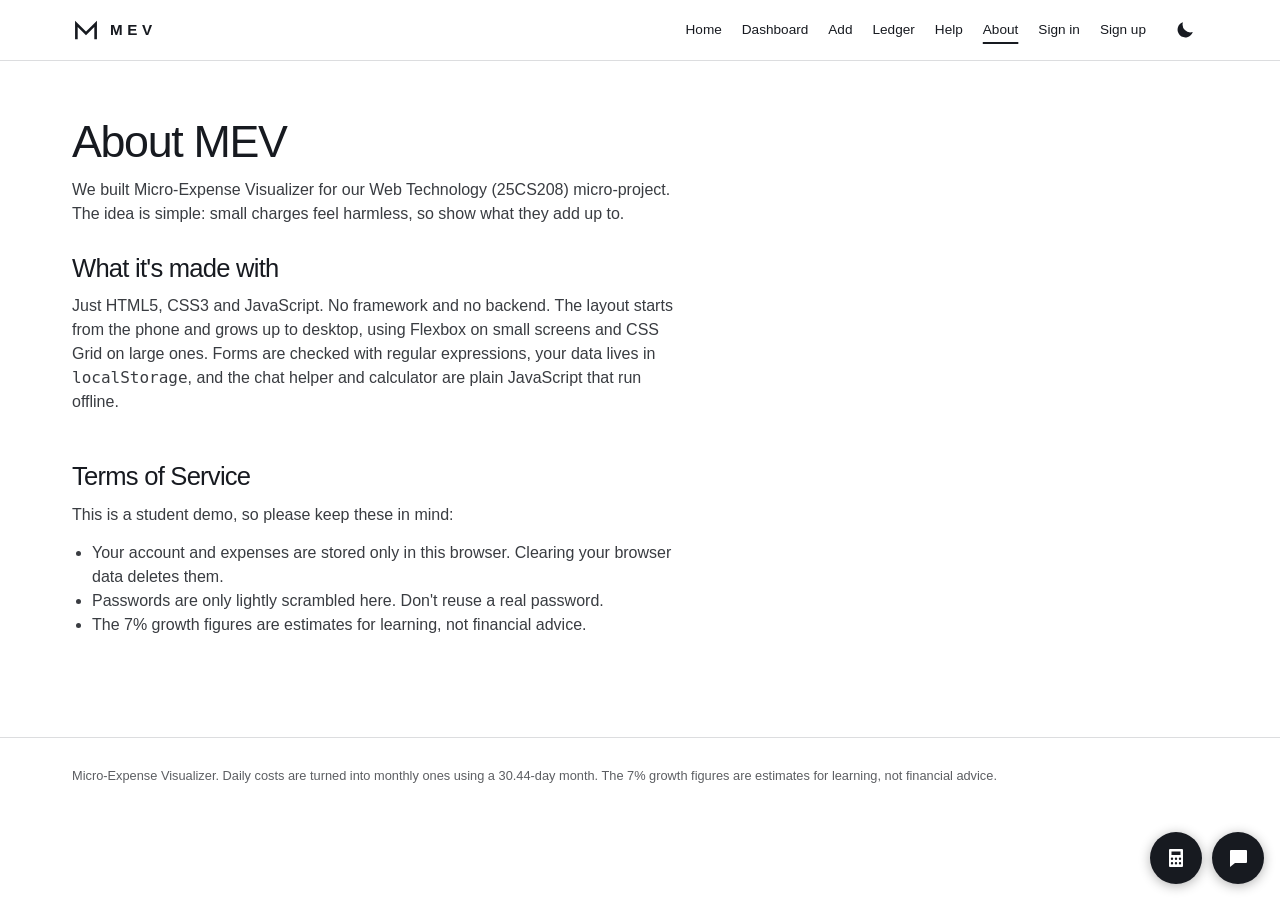
==== about.html @ c4251091 "Basic Structure" ====
<!DOCTYPE html>
<html lang="en">
<head>
<meta charset="UTF-8">
<meta name="viewport" content="width=device-width, initial-scale=1.0">
<title>About - Micro-Expense Visualizer</title>
<meta name="description" content="About the Micro-Expense Visualizer project, what it's made with, and its terms of service.">
<link rel="icon" href="assets/logo.svg" type="image/svg+xml">
<link rel="stylesheet" href="css/styles.css">
<link rel="stylesheet" href="css/layout.css">
<script src="js/theme.js"></script>
</head>
<body data-page="about">

<a class="skip-link" href="#main">Skip to main content</a>
<header class="site-header">
  <div class="header-inner container">
    <a class="brand" href="index.html" aria-label="MEV home">
      <svg viewBox="0 0 32 32" aria-hidden="true"><path d="M5 25V9l11 11L27 9v16" fill="none" stroke="currentColor" stroke-width="3" stroke-linecap="square"/></svg>
      <span>MEV</span>
    </a>
    <nav id="mainNav" class="main-nav" aria-label="Main navigation">
      <ul id="navList">
        <li><a href="index.html" data-nav="landing">Home</a></li>
        <li><a href="home.html" data-nav="home">Dashboard</a></li>
        <li><a href="add-expense.html" data-nav="add-expense">Add</a></li>
        <li><a href="analytics.html" data-nav="analytics">Ledger</a></li>
        <li><a href="help.html" data-nav="help">Help</a></li>
        <li><a href="about.html" data-nav="about">About</a></li>
      </ul>
    </nav>
    <button id="themeToggle" class="icon-btn" type="button" aria-label="Switch to dark mode" aria-pressed="false">
      <svg class="icon-moon" viewBox="0 0 24 24" aria-hidden="true"><path d="M20.5 14.2A8.5 8.5 0 0 1 9.8 3.5a8.5 8.5 0 1 0 10.7 10.7z" fill="currentColor"/></svg>
      <svg class="icon-sun" viewBox="0 0 24 24" aria-hidden="true"><circle cx="12" cy="12" r="4.2" fill="currentColor"/><path d="M12 2.5v2.6M12 18.9v2.6M2.5 12h2.6M18.9 12h2.6M5.3 5.3l1.8 1.8M16.9 16.9l1.8 1.8M5.3 18.7l1.8-1.8M16.9 7.1l1.8-1.8" stroke="currentColor" stroke-width="2" stroke-linecap="round"/></svg>
    </button>
    <button id="menuBtn" class="menu-btn" type="button" aria-label="Open menu" aria-expanded="false" aria-controls="mainNav">Menu</button>
  </div>
</header>

<main id="main">
  <div class="container">
    <div class="page-head"><h1>About MEV</h1><p>We built Micro-Expense Visualizer for our Web Technology (25CS208) micro-project. The idea is simple: small charges feel harmless, so show what they add up to.</p></div>

    <section style="margin-bottom:48px">
      <h2>What it's made with</h2>
      <p>Just HTML5, CSS3 and JavaScript. No framework and no backend. The layout starts from the phone and grows up to desktop, using Flexbox on small screens and CSS Grid on large ones. Forms are checked with regular expressions, your data lives in <code>localStorage</code>, and the chat helper and calculator are plain JavaScript that run offline.</p>
    </section>

    <section id="terms">
      <h2>Terms of Service</h2>
      <p>This is a student demo, so please keep these in mind:</p>
      <ul style="padding-left:20px;max-width:38rem;color:var(--text-soft)">
        <li>Your account and expenses are stored only in this browser. Clearing your browser data deletes them.</li>
        <li>Passwords are only lightly scrambled here. Don't reuse a real password.</li>
        <li>The 7% growth figures are estimates for learning, not financial advice.</li>
      </ul>
    </section>
  </div>
</main>

<footer class="site-footer">
  <div class="container">
    <p>Micro-Expense Visualizer. Daily costs are turned into monthly ones using a 30.44-day month. The 7% growth figures are estimates for learning, not financial advice.</p>
  </div>
</footer>

<script src="js/storage.js" defer></script>
<script src="js/utils.js" defer></script>
<script src="js/auth.js" defer></script>
<script src="js/app.js" defer></script>
<script src="js/calculator.js" defer></script>
<script src="js/chatbot.js" defer></script>
</body>
</html>
---- css/styles.css ----
/* =====================================================================
   styles.css - colours, type, buttons, forms and the small pieces
   (charts, tables, chat, calculator). Page layouts are in layout.css.
   Look: Tesla-style. Flat, lots of white space, one blue accent.
   Mobile-first: these rules are for phones, bigger screens add to them.
   ===================================================================== */

/* ---------- Colours. Light is the default, dark overrides them ---------- */
:root {
  color-scheme: light;
  --bg: #ffffff;
  --bg-alt: #f4f4f4;
  --text: #171a20;
  --text-soft: #393c41;
  --text-muted: #5c5e62;
  --border: #dcdddf;
  --border-strong: #8e9094;

  --blue: #3e6ae1;
  --blue-hover: #3457b1;
  --ink: #171a20;      /* dark fill used for chips and chat bubbles */
  --ink-text: #ffffff;

  --red: #b74134;
  --red-bg: #f8ecea;
  --green: #2f6b4a;
  --green-bg: #e8f1eb;
  --amber: #8a6d1f;

  --chart-bar: #9a9da2;
  --chart-line: #3e6ae1;
  --chart-grid: #e6e7e9;
  --chart-text: #5c5e62;

  --cat-subscriptions: #4a6fa5;
  --cat-food: #a0623a;
  --cat-housing: #6b6f76;
  --cat-entertainment: #8a6d1f;
  --cat-software: #2f7d6d;
  --cat-lifestyle: #a04b68;

  --font: "Helvetica Neue", Helvetica, Arial, sans-serif;
}

[data-theme="dark"] {
  color-scheme: dark;
  --bg: #14161a;
  --bg-alt: #1d2025;
  --text: #f4f4f4;
  --text-soft: #d0d1d2;
  --text-muted: #a2a5a9;
  --border: #33363b;
  --border-strong: #80838a;

  --blue-hover: #5a82ec;
  --ink: #f4f4f4;
  --ink-text: #171a20;

  --red: #ec8b7f;
  --red-bg: #3a2220;
  --green: #7fc79b;
  --green-bg: #1f3328;
  --amber: #e3bd5b;

  --chart-bar: #6b6f76;
  --chart-line: #8aa6f0;
  --chart-grid: #2a2d32;
  --chart-text: #a2a5a9;
}

/* ---------- Base ---------- */
*, *::before, *::after { box-sizing: border-box; }
html { scroll-behavior: smooth; }
body {
  margin: 0;
  background: var(--bg);
  color: var(--text);
  font-family: var(--font);
  font-size: 16px;
  line-height: 1.5;
  -webkit-font-smoothing: antialiased;
}
h1, h2, h3 { margin: 0 0 12px; font-weight: 500; line-height: 1.1; letter-spacing: -0.03em; }
h1 { font-size: 2.1rem; }
h2 { font-size: 1.6rem; }
h3 { font-size: 1.1rem; letter-spacing: -0.01em; }
p { margin: 0 0 14px; color: var(--text-soft); max-width: 38rem; }
a { color: var(--text); }
ul, ol { margin: 0; padding: 0; }
.muted { color: var(--text-muted); }
.text-center { text-align: center; }

a:focus-visible, button:focus-visible, input:focus-visible,
select:focus-visible, summary:focus-visible { outline: 2px solid var(--text); outline-offset: 3px; }

.visually-hidden {
  position: absolute; width: 1px; height: 1px; margin: -1px; padding: 0;
  overflow: hidden; clip: rect(0, 0, 0, 0); white-space: nowrap; border: 0;
}
.skip-link {
  position: absolute; left: 8px; top: -60px; z-index: 100;
  padding: 10px 16px; background: var(--ink); color: var(--ink-text);
}
.skip-link:focus { top: 8px; }

/* ---------- Buttons ---------- */
.btn {
  display: inline-flex; align-items: center; justify-content: center;
  min-height: 40px; padding: 0 24px;
  border: 2px solid var(--blue); border-radius: 4px;
  background: var(--blue); color: #fff;
  font: inherit; font-size: 14px; font-weight: 500;
  text-decoration: none; cursor: pointer;
  transition: background 0.2s, border-color 0.2s;
}
.btn:hover { background: var(--blue-hover); border-color: var(--blue-hover); }
.btn-secondary { background: transparent; color: var(--text); border-color: var(--text-soft); }
.btn-secondary:hover { background: var(--text); color: var(--bg); border-color: var(--text); }
.btn-danger { background: transparent; color: var(--red); border-color: var(--red); }
.btn-danger:hover { background: var(--red); color: var(--bg); border-color: var(--red); }
.btn-small { min-height: 34px; padding: 0 14px; font-size: 13px; }
.btn-block { width: 100%; min-height: 44px; }
.btn:disabled { opacity: 0.4; cursor: not-allowed; }
.btn:disabled:hover { background: var(--blue); border-color: var(--blue); }

/* ---------- Plain blocks (no boxes, just a thin line on top) ---------- */
.card { padding: 20px 0; border-top: 1px solid var(--border); }
.card-title { margin: 0 0 14px; font-size: 1rem; font-weight: 500; letter-spacing: 0; }

.form-msg { display: none; margin-bottom: 16px; padding: 12px 14px; border-radius: 4px; font-size: 0.92rem; }
.form-msg.show { display: block; }
.form-msg.error { background: var(--red-bg); color: var(--red); }
.form-msg.success { background: var(--green-bg); color: var(--green); }

.toast {
  position: fixed; left: 16px; bottom: 16px; z-index: 80;
  max-width: calc(100vw - 96px); padding: 12px 18px;
  background: var(--ink); color: var(--ink-text);
  border-radius: 4px; font-size: 0.92rem;
  opacity: 0; transform: translateY(8px); pointer-events: none;
  transition: opacity 0.2s, transform 0.2s;
}
.toast.show { opacity: 1; transform: translateY(0); }
.toast.toast-error { background: var(--red); color: var(--bg); }

/* ---------- Forms ---------- */
.field { display: flex; flex-direction: column; gap: 6px; margin-bottom: 16px; }
.field label { font-size: 0.9rem; font-weight: 500; color: var(--text-soft); }
.field input, .field select {
  width: 100%; min-height: 48px; padding: 12px 14px;
  border: 1px solid var(--border-strong); border-radius: 4px;
  background: var(--bg); color: var(--text); font: inherit;
}
.field input.invalid, .field select.invalid { border-color: var(--red); background: var(--red-bg); }
.field input.valid, .field select.valid { border-color: var(--green); }
.error-msg { display: block; min-height: 1.2em; font-size: 0.85rem; color: var(--red); }
.hint { font-size: 0.85rem; color: var(--text-muted); }

.field .check-label { display: flex; align-items: flex-start; gap: 10px; font-size: 0.95rem; font-weight: 400; }
.field .check-label input { width: 22px; height: 22px; min-height: 0; flex: none; margin-top: 1px; }

.password-wrap { position: relative; }
.password-wrap input { padding-right: 52px; }
.eye-btn {
  position: absolute; top: 0; bottom: 0; right: 0; width: 48px;
  display: flex; align-items: center; justify-content: center;
  border: 0; background: transparent; color: var(--text-soft); cursor: pointer;
}
.eye-btn svg { width: 22px; height: 22px; }
.eye-btn .icon-eye-off { display: none; }
.eye-btn[aria-pressed="true"] .icon-eye { display: none; }
.eye-btn[aria-pressed="true"] .icon-eye-off { display: block; }

/* ---------- Dashboard pieces ---------- */
.metric-grid { display: grid; grid-template-columns: 1fr; gap: 0 24px; }
.metric-card { padding: 18px 0; border-top: 1px solid var(--border); }
.metric-label { margin-bottom: 6px; font-size: 0.9rem; color: var(--text-muted); }
.metric-value { font-size: 2rem; font-weight: 500; letter-spacing: -0.04em; overflow-wrap: anywhere; }
.metric-card[data-tone="drain"] .metric-value { color: var(--red); }
.metric-card[data-tone="growth"] .metric-value { color: var(--green); }
.metric-sub { margin: 4px 0 0; font-size: 0.85rem; color: var(--text-muted); }

.budget-head { display: flex; justify-content: space-between; align-items: baseline; margin-bottom: 10px; }
.budget-head h3 { margin: 0; }
.budget-pct { font-size: 2rem; font-weight: 500; letter-spacing: -0.04em; }
.budget-track { height: 4px; background: var(--bg-alt); overflow: hidden; }
.budget-fill { height: 100%; background: var(--green); transition: width 0.4s ease; }
.budget-fill[data-level="warning"] { background: var(--amber); }
.budget-fill[data-level="danger"] { background: var(--red); }
.budget-status { margin: 12px 0 4px; font-size: 0.92rem; color: var(--text); }

.cat-row { margin-bottom: 14px; }
.cat-row-top { display: flex; justify-content: space-between; gap: 8px; margin-bottom: 6px; font-size: 0.92rem; }
.cat-name { display: flex; align-items: center; gap: 8px; }
.cat-dot { width: 8px; height: 8px; border-radius: 50%; flex: none; }
.cat-track { height: 3px; background: var(--bg-alt); overflow: hidden; }
.cat-fill { height: 100%; }

.snapshot-row {
  display: flex; justify-content: space-between; gap: 12px;
  padding: 12px 0; border-bottom: 1px solid var(--border); font-size: 0.95rem;
}
.snapshot-row:last-child { border-bottom: 0; }
.snapshot-row .k { color: var(--text-muted); }
.snapshot-row .v { font-weight: 500; text-align: right; overflow-wrap: anywhere; }

.empty-state { padding: 32px 20px; border-radius: 4px; background: var(--bg-alt); text-align: center; border-top: 0; }

/* ---------- Bar + line chart ---------- */
.chart svg { display: block; width: 100%; height: auto; }
.chart-grid { stroke: var(--chart-grid); stroke-width: 1; }
.chart-bar { fill: var(--chart-bar); }
.chart-line { fill: none; stroke: var(--chart-line); stroke-width: 2.5; stroke-linejoin: round; stroke-linecap: round; }
.chart-dot { fill: var(--chart-line); }
.chart-label { fill: var(--chart-text); font-size: 11px; font-family: var(--font); }
.chart-legend { display: flex; flex-wrap: wrap; gap: 6px 24px; margin: 14px 0 0; padding: 0; list-style: none; font-size: 0.9rem; color: var(--chart-text); }
.chart-legend strong { margin-left: 4px; font-weight: 500; color: var(--text); }
.swatch { display: inline-block; vertical-align: middle; margin-right: 8px; }
.swatch-bar { width: 10px; height: 10px; background: var(--chart-bar); }
.swatch-line { width: 16px; height: 3px; background: var(--chart-line); }

/* The chart draws itself once on the landing page (only if the visitor allows motion) */
@media (prefers-reduced-motion: no-preference) {
  .chart-intro .chart-bar { transform-box: fill-box; transform-origin: bottom; animation: bar-rise 0.7s ease-out both; }
  .chart-intro .chart-line { stroke-dasharray: 1; animation: line-draw 1.2s ease-out 0.5s both; }
  .chart-intro .chart-dot { animation: fade-in 0.3s ease-out 1.6s both; }
}
@keyframes bar-rise { from { transform: scaleY(0); } }
@keyframes line-draw { from { stroke-dashoffset: 1; } to { stroke-dashoffset: 0; } }
@keyframes fade-in { from { opacity: 0; } }

/* ---------- Add-expense presets ---------- */
.preset-grid { display: grid; grid-template-columns: repeat(auto-fill, minmax(150px, 1fr)); gap: 8px; }
.preset-card {
  display: block; width: 100%; padding: 12px 14px; text-align: left;
  border: 0; border-left: 4px solid var(--border-strong); border-radius: 4px;
  background: var(--bg-alt); color: var(--text); font: inherit; cursor: pointer;
}
.preset-card:hover { background: var(--border); }
.preset-cat { display: block; font-size: 0.8rem; color: var(--text-muted); }
.preset-name { display: block; margin: 2px 0 4px; font-weight: 500; font-size: 0.95rem; }
.preset-cost { font-size: 0.85rem; color: var(--text-soft); }

/* ---------- Ledger ---------- */
.filter-bar { display: flex; flex-direction: column; gap: 12px; margin-bottom: 20px; }
.chips { display: flex; flex-wrap: wrap; gap: 8px; }
.chip {
  min-height: 36px; padding: 0 14px; border: 1px solid var(--border-strong); border-radius: 4px;
  background: transparent; color: var(--text); font: inherit; font-size: 0.9rem; cursor: pointer;
}
.chip:hover { background: var(--bg-alt); }
.chip.active { background: var(--ink); color: var(--ink-text); border-color: var(--ink); }
.search-box input {
  width: 100%; min-height: 44px; padding: 10px 14px;
  border: 1px solid var(--border-strong); border-radius: 4px;
  background: var(--bg); color: var(--text); font: inherit;
}

.table-wrap { overflow-x: auto; }
.ledger-table { width: 100%; min-width: 680px; border-collapse: collapse; }
.ledger-table th {
  padding: 10px 12px 10px 0; text-align: left; white-space: nowrap;
  border-bottom: 1px solid var(--border-strong); font-size: 0.85rem; font-weight: 500; color: var(--text-muted);
}
.ledger-table td { padding: 14px 12px 14px 0; border-bottom: 1px solid var(--border); font-size: 0.92rem; }
.ledger-table .num { text-align: right; }
.ledger-table th:nth-child(5), .ledger-table td:nth-child(5) { padding-left: 24px; }
.ledger-table input, .ledger-table select {
  width: 100%; max-width: 150px; min-height: 36px; padding: 4px 8px;
  border: 1px solid var(--border-strong); border-radius: 4px;
  background: var(--bg); color: var(--text); font: inherit;
}
.cat-pill { display: inline-block; padding: 3px 10px; border-radius: 4px; color: #fff; font-size: 0.8rem; white-space: nowrap; }
.row-actions { display: flex; gap: 8px; align-items: center; flex-wrap: wrap; }

/* ---------- Calculator keys (the pop-up itself is in the floating section) ---------- */
.calc-expr { min-height: 1.4em; margin-bottom: 4px; text-align: right; font-size: 0.9rem; color: var(--text-muted); }
.calc-display {
  display: block; min-height: 72px; margin-bottom: 8px; padding: 16px;
  border-radius: 4px; background: #171a20; color: #fff;
  text-align: right; font-size: 2rem; letter-spacing: -0.03em; overflow-wrap: anywhere;
}
.calc-display.error { color: #ffb4a9; font-size: 1.2rem; letter-spacing: 0; }
.calc-keys { display: grid; grid-template-columns: repeat(4, 1fr); gap: 6px; }
.calc-key {
  min-height: 52px; border: 0; border-radius: 4px;
  background: var(--bg-alt); color: var(--text); font: inherit; font-size: 1.25rem; cursor: pointer;
}
.calc-key:hover { background: var(--border); }
.calc-key.op { background: var(--ink); color: var(--ink-text); }
.calc-key.equals { background: var(--blue); color: #fff; }
.calc-key.equals:hover { background: var(--blue-hover); }
.calc-key.clear { grid-column: span 4; min-height: 48px; font-size: 1rem; }

/* ---------- Floating buttons and pop-ups (js/chatbot.js and js/calculator.js) ----------
   Chat button: bottom-right corner. Calculator button: just to its left. */
.chat-fab, .calc-fab {
  position: fixed; bottom: 16px; z-index: 60;
  width: 52px; height: 52px; display: flex; align-items: center; justify-content: center;
  border: 0; border-radius: 50%; background: var(--ink); color: var(--ink-text);
  cursor: pointer; box-shadow: 0 2px 12px rgba(0, 0, 0, 0.3);
}
.chat-fab { right: 16px; }
.calc-fab { right: 78px; }
.chat-fab:hover, .calc-fab:hover { transform: scale(1.06); }
.chat-fab svg, .calc-fab svg { width: 24px; height: 24px; }
.chat-fab .icon-close, .calc-fab .icon-close { display: none; }
.chat-fab[aria-expanded="true"] .icon-chat, .calc-fab[aria-expanded="true"] .icon-open { display: none; }
.chat-fab[aria-expanded="true"] .icon-close, .calc-fab[aria-expanded="true"] .icon-close { display: block; }

.float-panel {
  position: fixed; right: 16px; bottom: 80px; z-index: 60;
  display: none; flex-direction: column;
  border: 1px solid var(--border-strong); border-radius: 8px;
  background: var(--bg); overflow: hidden; box-shadow: 0 8px 30px rgba(0, 0, 0, 0.3);
}
.float-panel.open { display: flex; }
.chat-panel { width: min(360px, calc(100vw - 32px)); height: min(480px, calc(100vh - 110px)); }
.calc-panel { width: min(320px, calc(100vw - 32px)); max-height: calc(100vh - 110px); overflow-y: auto; }
.calc-body { padding: 12px; }
.chat-head { display: flex; justify-content: space-between; align-items: center; padding: 12px 14px; background: #171a20; color: #fff; }
.chat-clear {
  min-height: 30px; padding: 0 12px; border: 1px solid rgba(255, 255, 255, 0.5);
  border-radius: 4px; background: transparent; color: #fff; font: inherit; font-size: 0.8rem; cursor: pointer;
}
.chat-log { flex: 1; display: flex; flex-direction: column; gap: 8px; padding: 12px; overflow-y: auto; }
.user-msg, .bot-msg { max-width: 85%; padding: 8px 12px; border-radius: 10px; font-size: 0.92rem; line-height: 1.4; overflow-wrap: anywhere; }
.user-msg { align-self: flex-end; background: var(--blue); color: #fff; border-bottom-right-radius: 2px; }
.bot-msg { align-self: flex-start; background: var(--bg-alt); color: var(--text); border-bottom-left-radius: 2px; }
.chat-form { display: flex; gap: 8px; padding: 10px; border-top: 1px solid var(--border); }
.chat-form input {
  flex: 1; min-width: 0; min-height: 40px; padding: 8px 12px;
  border: 1px solid var(--border-strong); border-radius: 4px;
  background: var(--bg); color: var(--text); font: inherit;
}

/* ---------- Help page ---------- */
.faq details { padding: 18px 0; border-top: 1px solid var(--border); }
.faq details:last-child { border-bottom: 1px solid var(--border); }
.faq summary { display: flex; justify-content: space-between; gap: 16px; cursor: pointer; font-size: 1.1rem; font-weight: 500; list-style: none; }
.faq summary::-webkit-details-marker { display: none; }
.faq summary::after { content: "+"; font-size: 1.4rem; line-height: 1; color: var(--text-muted); }
.faq details[open] summary::after { content: "\2212"; }
.faq details p { margin: 12px 0 0; }

@media (prefers-reduced-motion: reduce) {
  * { transition: none !important; animation: none !important; }
  html { scroll-behavior: auto; }
}
---- css/layout.css ----
/* =====================================================================
   layout.css - page structure. MOBILE-FIRST: the rules outside a media
   query are for phones (one column). Wider screens add rules with
   @media (min-width: 768px).
   ===================================================================== */

.container { width: 100%; max-width: 1200px; margin: 0 auto; padding: 0 20px; }
main { display: block; padding: 32px 0 80px; }
.page-head { margin-bottom: 28px; }
.section { padding: 64px 0; }
.section-alt { background: var(--bg-alt); }

/* ---------- Header (a "Menu" drawer on phones) ---------- */
.site-header {
  --hdr-bg: var(--bg);
  --hdr-text: var(--text);
  position: sticky; top: 0; z-index: 50;
  background: var(--hdr-bg); color: var(--hdr-text);
  border-bottom: 1px solid var(--border);
}
.header-inner { display: flex; align-items: center; gap: 6px; min-height: 60px; position: relative; }
.brand {
  display: flex; align-items: center; gap: 10px; margin-right: auto;
  color: inherit; text-decoration: none; font-weight: 600; letter-spacing: 0.3em; font-size: 0.95rem;
}
.brand svg { width: 28px; height: 28px; }

.icon-btn, .menu-btn {
  display: flex; align-items: center; justify-content: center;
  min-width: 44px; height: 44px; padding: 0 12px; border: 0; border-radius: 4px;
  background: transparent; color: inherit; font: inherit; font-size: 0.9rem; font-weight: 500; cursor: pointer;
}
.icon-btn:hover, .menu-btn:hover { background: rgba(128, 128, 128, 0.18); }
.icon-btn svg { width: 22px; height: 22px; }
.icon-btn .icon-sun { display: none; }
[data-theme="dark"] .icon-btn .icon-sun { display: block; }
[data-theme="dark"] .icon-btn .icon-moon { display: none; }
.site-header a:focus-visible, .site-header button:focus-visible { outline-color: currentColor; }

/* The drawer: hidden until the Menu button adds the .open class */
.main-nav {
  display: none; position: absolute; top: 100%; left: 0; right: 0;
  padding: 8px 20px 20px; background: var(--drawer-bg, var(--bg));
  border-bottom: 1px solid var(--border);
}
.main-nav.open { display: block; }
.main-nav ul { list-style: none; }
.main-nav a, .nav-btn {
  display: block; width: 100%; padding: 14px 4px; text-align: left;
  color: inherit; text-decoration: none; font: inherit; font-size: 1.1rem; font-weight: 500;
  background: none; border: 0; border-bottom: 1px solid rgba(128, 128, 128, 0.25); cursor: pointer;
}
.main-nav a.active { text-decoration: underline; text-decoration-thickness: 2px; text-underline-offset: 6px; }
.nav-name { overflow: hidden; text-overflow: ellipsis; white-space: nowrap; }

/* ---------- Landing page ---------- */
body[data-page="landing"] main { padding: 0; }
body[data-page="landing"] .site-header {
  --hdr-bg: transparent; --hdr-text: #fff; --drawer-bg: #14161a;
  position: absolute; left: 0; right: 0; border-bottom: 0;
}
body[data-page="landing"] .main-nav { border-bottom: 0; }

.hero {
  min-height: 100vh; min-height: 100svh;
  display: flex; align-items: center; padding: 110px 0 56px; color: #fff;
  background:
    radial-gradient(ellipse at 78% 48%, rgba(130, 137, 146, 0.18), transparent 34%),
    radial-gradient(ellipse at 8% 100%, rgba(66, 72, 81, 0.18), transparent 38%),
    linear-gradient(115deg, #111214 0%, #191a1c 58%, #101113 100%);
}
.hero-layout { display: grid; grid-template-columns: 1fr; gap: 48px; align-items: center; }
.hero h1 { margin-bottom: 20px; color: #fff; font-size: clamp(3rem, 12vw, 5.6rem); line-height: 0.98; letter-spacing: -0.06em; }
.hero-copy p { max-width: 26rem; color: rgba(255, 255, 255, 0.78); font-size: 1.05rem; line-height: 1.7; }
.hero-actions { display: flex; flex-wrap: wrap; gap: 12px; margin: 28px 0 44px; }
.hero .btn { min-width: 160px; }
.hero .btn-secondary { background: rgba(244, 244, 244, 0.85); color: #171a20; border-color: transparent; }
.hero .btn-secondary:hover { background: #fff; color: #171a20; }
.hero a:focus-visible { outline-color: #fff; }
.hero-figures {
  display: grid; grid-template-columns: repeat(3, 1fr); max-width: 560px;
  border-top: 1px solid rgba(255, 255, 255, 0.2);
}
.hero-figure { padding: 16px 12px 0 0; }
.hero-figure + .hero-figure { padding-left: 14px; }
.hero-figure .num { display: block; font-size: 1.3rem; font-weight: 500; letter-spacing: -0.03em; }
.hero-figure .cap { font-size: 0.8rem; color: rgba(255, 255, 255, 0.72); }

/* The chart card in the hero is dark in both themes */
.hero-chart {
  --chart-bar: rgba(245, 245, 245, 0.55);
  --chart-line: #8aa6f0;
  --chart-grid: rgba(255, 255, 255, 0.1);
  --chart-text: rgba(255, 255, 255, 0.7);
  padding: 24px 22px 20px; border: 1px solid rgba(255, 255, 255, 0.14); border-radius: 4px;
  background: linear-gradient(145deg, rgba(44, 46, 49, 0.94), rgba(25, 26, 28, 0.95));
  box-shadow: 0 32px 80px rgba(0, 0, 0, 0.35);
}
.hero-chart h2 { margin: 0 0 4px; color: #fff; font-size: 1.35rem; }
.hero-chart p { margin: 0 0 18px; color: rgba(255, 255, 255, 0.6); font-size: 0.9rem; }
.hero-chart .chart-legend strong { color: #fff; }

.statement { max-width: 22ch; margin: 0 0 48px; font-size: clamp(2rem, 6vw, 3.4rem); line-height: 1.05; letter-spacing: -0.05em; }
.columns { display: grid; grid-template-columns: 1fr; gap: 32px; }
.columns > div { padding-top: 18px; border-top: 1px solid var(--border-strong); }
.columns h3 { margin-bottom: 8px; font-size: 1.25rem; }
.columns p { margin: 0; font-size: 0.95rem; }
.also { margin-top: 40px; max-width: 38rem; }
.also p { margin-bottom: 6px; }

.cta-band { padding: 80px 0; background: #171a20; color: #fff; text-align: center; }
.cta-band h2 { color: #fff; font-size: clamp(2rem, 5vw, 3rem); letter-spacing: -0.05em; }
.cta-band p { margin: 0 auto 28px; color: rgba(255, 255, 255, 0.72); }
.cta-band .hero-actions { justify-content: center; margin: 0; }
.cta-band .btn-secondary { background: rgba(244, 244, 244, 0.85); color: #171a20; border-color: transparent; }
.cta-band .btn-secondary:hover { background: #fff; color: #171a20; }
.cta-band a:focus-visible { outline-color: #fff; }

/* ---------- Forms pages ---------- */
.auth-card { max-width: 440px; border-top: 0; padding-top: 0; }
.two-col { display: grid; grid-template-columns: 1fr; gap: 32px; }
.two-col > .card { border-top: 0; padding-top: 0; }

/* ---------- Dashboard (home.html) ----------
   Phone: one column stacked with Flexbox.
   Desktop (768px and up): 3-column CSS Grid, see the media query below. */
.dashboard-layout { display: flex; flex-direction: column; gap: 28px; }
.sidebar { display: none; }          /* phones use the Menu drawer instead */
.dash-main, .dash-side { display: flex; flex-direction: column; gap: 12px; min-width: 0; }
.side-nav { list-style: none; }
.side-nav a { display: block; padding: 10px 0 10px 12px; border-left: 2px solid transparent; color: var(--text-soft); text-decoration: none; }
.side-nav a:hover { color: var(--text); }
.side-nav a.active { border-left-color: var(--text); color: var(--text); font-weight: 500; }

/* ---------- Footer ---------- */
.site-footer { padding: 28px 0; border-top: 1px solid var(--border); font-size: 0.8rem; color: var(--text-muted); }
.site-footer p { max-width: none; margin: 0; color: inherit; }
body[data-page="landing"] .site-footer { background: #171a20; border-top: 0; color: rgba(255, 255, 255, 0.6); }

/* ---------- Tablet and desktop ---------- */
@media (min-width: 768px) {
  .container { padding: 0 32px; }
  main { padding: 56px 0 100px; }
  h1 { font-size: 2.8rem; }

  /* Header: the drawer becomes a row of links and the Menu button goes away */
  .menu-btn { display: none; }
  .main-nav { display: block; position: static; padding: 0; background: none; border: 0; }
  .main-nav ul { display: flex; align-items: center; }
  .main-nav a, .nav-btn { width: auto; padding: 8px 10px; font-size: 0.85rem; border-bottom: 0; }
  .main-nav a.active { text-underline-offset: 8px; }
  .nav-name { max-width: 120px; }

  .metric-grid { grid-template-columns: repeat(auto-fit, minmax(150px, 1fr)); }
  .section { padding: 96px 0; }
  .columns { grid-template-columns: repeat(3, 1fr); gap: 40px; }
  .two-col { grid-template-columns: 1fr 1fr; gap: 56px; }
  .filter-bar { flex-direction: row; justify-content: space-between; align-items: center; }
  .search-box { flex: 0 1 280px; }

  /* Dashboard: 3-column CSS Grid */
  .dashboard-layout {
    display: grid;
    grid-template-columns: 250px 1fr 300px;
    gap: 24px;
    align-items: start;
  }
  .sidebar { display: block; position: sticky; top: 84px; }
}

@media (min-width: 900px) {
  .hero-layout { grid-template-columns: minmax(0, 1.1fr) minmax(340px, 0.9fr); gap: 80px; }
}
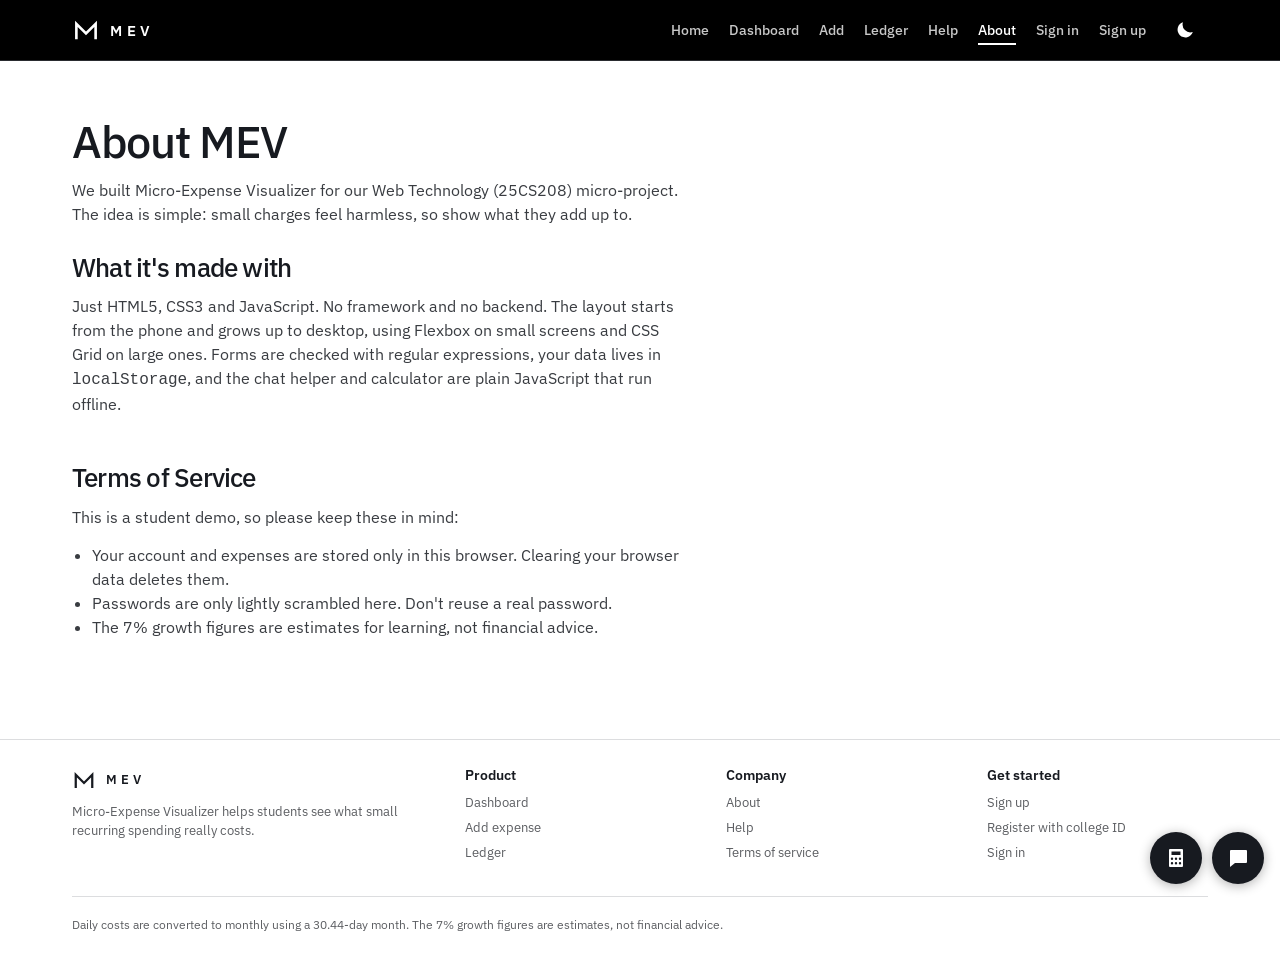
==== commit 2977c82a: "UI Functionality Updates" ====
--- a/about.html
+++ b/about.html
@@ -6,6 +6,9 @@
 <title>About - Micro-Expense Visualizer</title>
 <meta name="description" content="About the Micro-Expense Visualizer project, what it's made with, and its terms of service.">
 <link rel="icon" href="assets/logo.svg" type="image/svg+xml">
+<link rel="preconnect" href="https://fonts.googleapis.com">
+<link rel="preconnect" href="https://fonts.gstatic.com" crossorigin>
+<link href="https://fonts.googleapis.com/css2?family=IBM+Plex+Sans:wght@400;500;600&display=swap" rel="stylesheet">
 <link rel="stylesheet" href="css/styles.css">
 <link rel="stylesheet" href="css/layout.css">
 <script src="js/theme.js"></script>
@@ -60,7 +63,16 @@
 
 <footer class="site-footer">
   <div class="container">
-    <p>Micro-Expense Visualizer. Daily costs are turned into monthly ones using a 30.44-day month. The 7% growth figures are estimates for learning, not financial advice.</p>
+    <div class="footer-grid">
+      <div class="footer-col">
+        <div class="footer-brand"><svg viewBox="0 0 32 32" aria-hidden="true"><path d="M5 25V9l11 11L27 9v16" fill="none" stroke="currentColor" stroke-width="3" stroke-linecap="square"/></svg>MEV</div>
+        <p>Micro-Expense Visualizer helps students see what small recurring spending really costs.</p>
+      </div>
+      <div class="footer-col"><h3>Product</h3><ul><li><a href="home.html">Dashboard</a></li><li><a href="add-expense.html">Add expense</a></li><li><a href="analytics.html">Ledger</a></li></ul></div>
+      <div class="footer-col"><h3>Company</h3><ul><li><a href="about.html">About</a></li><li><a href="help.html">Help</a></li><li><a href="about.html#terms">Terms of service</a></li></ul></div>
+      <div class="footer-col"><h3>Get started</h3><ul><li><a href="signup.html">Sign up</a></li><li><a href="register.html">Register with college ID</a></li><li><a href="signin.html">Sign in</a></li></ul></div>
+    </div>
+    <p class="footer-note">Daily costs are converted to monthly using a 30.44-day month. The 7% growth figures are estimates, not financial advice.</p>
   </div>
 </footer>
 
--- a/css/styles.css
+++ b/css/styles.css
@@ -39,7 +39,7 @@
   --cat-software: #2f7d6d;
   --cat-lifestyle: #a04b68;
 
-  --font: "Helvetica Neue", Helvetica, Arial, sans-serif;
+  --font: "IBM Plex Sans", "Helvetica Neue", Helvetica, Arial, sans-serif;
 }
 
 [data-theme="dark"] {
@@ -79,6 +79,7 @@
   font-size: 16px;
   line-height: 1.5;
   -webkit-font-smoothing: antialiased;
+  font-variant-numeric: tabular-nums;
 }
 h1, h2, h3 { margin: 0 0 12px; font-weight: 500; line-height: 1.1; letter-spacing: -0.03em; }
 h1 { font-size: 2.1rem; }
@@ -106,7 +107,7 @@
 /* ---------- Buttons ---------- */
 .btn {
   display: inline-flex; align-items: center; justify-content: center;
-  min-height: 40px; padding: 0 24px;
+  min-height: 46px; padding: 0 28px;
   border: 2px solid var(--blue); border-radius: 4px;
   background: var(--blue); color: #fff;
   font: inherit; font-size: 14px; font-weight: 500;
@@ -125,7 +126,9 @@
 
 /* ---------- Plain blocks (no boxes, just a thin line on top) ---------- */
 .card { padding: 20px 0; border-top: 1px solid var(--border); }
-.card-title { margin: 0 0 14px; font-size: 1rem; font-weight: 500; letter-spacing: 0; }
+.card-title { margin: 0 0 14px; font-size: 1.05rem; font-weight: 600; letter-spacing: 0; }
+.dash-main .metric-grid, .dash-side .card { border-radius: 6px; }
+.dash-side .card { padding: 20px; border: 1px solid var(--border); background: var(--bg-alt); }
 
 .form-msg { display: none; margin-bottom: 16px; padding: 12px 14px; border-radius: 4px; font-size: 0.92rem; }
 .form-msg.show { display: block; }
--- a/css/layout.css
+++ b/css/layout.css
@@ -12,11 +12,12 @@
 
 /* ---------- Header (a "Menu" drawer on phones) ---------- */
 .site-header {
-  --hdr-bg: var(--bg);
-  --hdr-text: var(--text);
+  --hdr-bg: #000;
+  --hdr-text: #fff;
+  --drawer-bg: #000;
   position: sticky; top: 0; z-index: 50;
   background: var(--hdr-bg); color: var(--hdr-text);
-  border-bottom: 1px solid var(--border);
+  border-bottom: 1px solid #2a2c30;
 }
 .header-inner { display: flex; align-items: center; gap: 6px; min-height: 60px; position: relative; }
 .brand {
@@ -55,22 +56,21 @@
 
 /* ---------- Landing page ---------- */
 body[data-page="landing"] main { padding: 0; }
-body[data-page="landing"] .site-header {
-  --hdr-bg: transparent; --hdr-text: #fff; --drawer-bg: #14161a;
-  position: absolute; left: 0; right: 0; border-bottom: 0;
-}
-body[data-page="landing"] .main-nav { border-bottom: 0; }
+.main-nav a { color: rgba(255, 255, 255, 0.78); }
+.main-nav a:hover, .main-nav a.active, .nav-btn:hover { color: #fff; }
+.main-nav { border-bottom-color: #2a2c30; }
+.site-header .nav-btn { color: rgba(255, 255, 255, 0.78); }
 
 .hero {
-  min-height: 100vh; min-height: 100svh;
-  display: flex; align-items: center; padding: 110px 0 56px; color: #fff;
+  min-height: calc(100vh - 61px); min-height: calc(100svh - 61px);
+  display: flex; align-items: center; padding: 64px 0 56px; color: #fff;
   background:
     radial-gradient(ellipse at 78% 48%, rgba(130, 137, 146, 0.18), transparent 34%),
     radial-gradient(ellipse at 8% 100%, rgba(66, 72, 81, 0.18), transparent 38%),
     linear-gradient(115deg, #111214 0%, #191a1c 58%, #101113 100%);
 }
 .hero-layout { display: grid; grid-template-columns: 1fr; gap: 48px; align-items: center; }
-.hero h1 { margin-bottom: 20px; color: #fff; font-size: clamp(3rem, 12vw, 5.6rem); line-height: 0.98; letter-spacing: -0.06em; }
+.hero h1 { margin-bottom: 20px; color: #fff; font-size: clamp(2.6rem, 9vw, 4.3rem); line-height: 1.02; letter-spacing: -0.05em; }
 .hero-copy p { max-width: 26rem; color: rgba(255, 255, 255, 0.78); font-size: 1.05rem; line-height: 1.7; }
 .hero-actions { display: flex; flex-wrap: wrap; gap: 12px; margin: 28px 0 44px; }
 .hero .btn { min-width: 160px; }
@@ -132,7 +132,30 @@
 .side-nav a:hover { color: var(--text); }
 .side-nav a.active { border-left-color: var(--text); color: var(--text); font-weight: 500; }
 
+/* ---------- Pitch sections (landing) ---------- */
+.eyebrow { margin: 0 0 14px; font-size: 0.85rem; font-weight: 500; color: var(--blue); }
+.hero .eyebrow { color: #8aa6f0; }
+.lede { max-width: 34rem; font-size: 1.1rem; }
+.rollout { counter-reset: step; list-style: none; display: grid; gap: 24px; margin-top: 8px; }
+.rollout li { padding-top: 16px; border-top: 2px solid var(--text); }
+.rollout strong { display: block; margin-bottom: 4px; font-size: 1.05rem; font-weight: 500; }
+.rollout span { color: var(--text-soft); font-size: 0.95rem; }
+.cta-band .eyebrow { color: #8aa6f0; }
+
 /* ---------- Footer ---------- */
+.footer-grid { display: grid; gap: 28px; }
+.footer-brand { display: flex; align-items: center; gap: 10px; margin-bottom: 10px; color: var(--text); font-weight: 600; letter-spacing: 0.3em; }
+.footer-brand svg { width: 24px; height: 24px; }
+.footer-col h3 { margin-bottom: 10px; font-size: 0.85rem; font-weight: 600; letter-spacing: 0; color: var(--text); }
+.footer-col ul { list-style: none; }
+.footer-col li { margin-bottom: 6px; }
+.footer-col a { color: var(--text-muted); text-decoration: none; }
+.footer-col a:hover { color: var(--text); text-decoration: underline; }
+.footer-note { margin-top: 28px !important; padding-top: 18px; border-top: 1px solid var(--border); font-size: 0.78rem; }
+body[data-page="landing"] .footer-brand, body[data-page="landing"] .footer-col h3 { color: #fff; }
+body[data-page="landing"] .footer-col a { color: rgba(255, 255, 255, 0.6); }
+body[data-page="landing"] .footer-note { border-top-color: rgba(255, 255, 255, 0.15); }
+body[data-page="landing"] .footer-col a:hover { color: #fff; }
 .site-footer { padding: 28px 0; border-top: 1px solid var(--border); font-size: 0.8rem; color: var(--text-muted); }
 .site-footer p { max-width: none; margin: 0; color: inherit; }
 body[data-page="landing"] .site-footer { background: #171a20; border-top: 0; color: rgba(255, 255, 255, 0.6); }
@@ -154,6 +177,8 @@
   .metric-grid { grid-template-columns: repeat(auto-fit, minmax(150px, 1fr)); }
   .section { padding: 96px 0; }
   .columns { grid-template-columns: repeat(3, 1fr); gap: 40px; }
+  .rollout { grid-template-columns: repeat(3, 1fr); gap: 40px; }
+  .footer-grid { grid-template-columns: 1.6fr 1fr 1fr 1fr; gap: 40px; }
   .two-col { grid-template-columns: 1fr 1fr; gap: 56px; }
   .filter-bar { flex-direction: row; justify-content: space-between; align-items: center; }
   .search-box { flex: 0 1 280px; }
